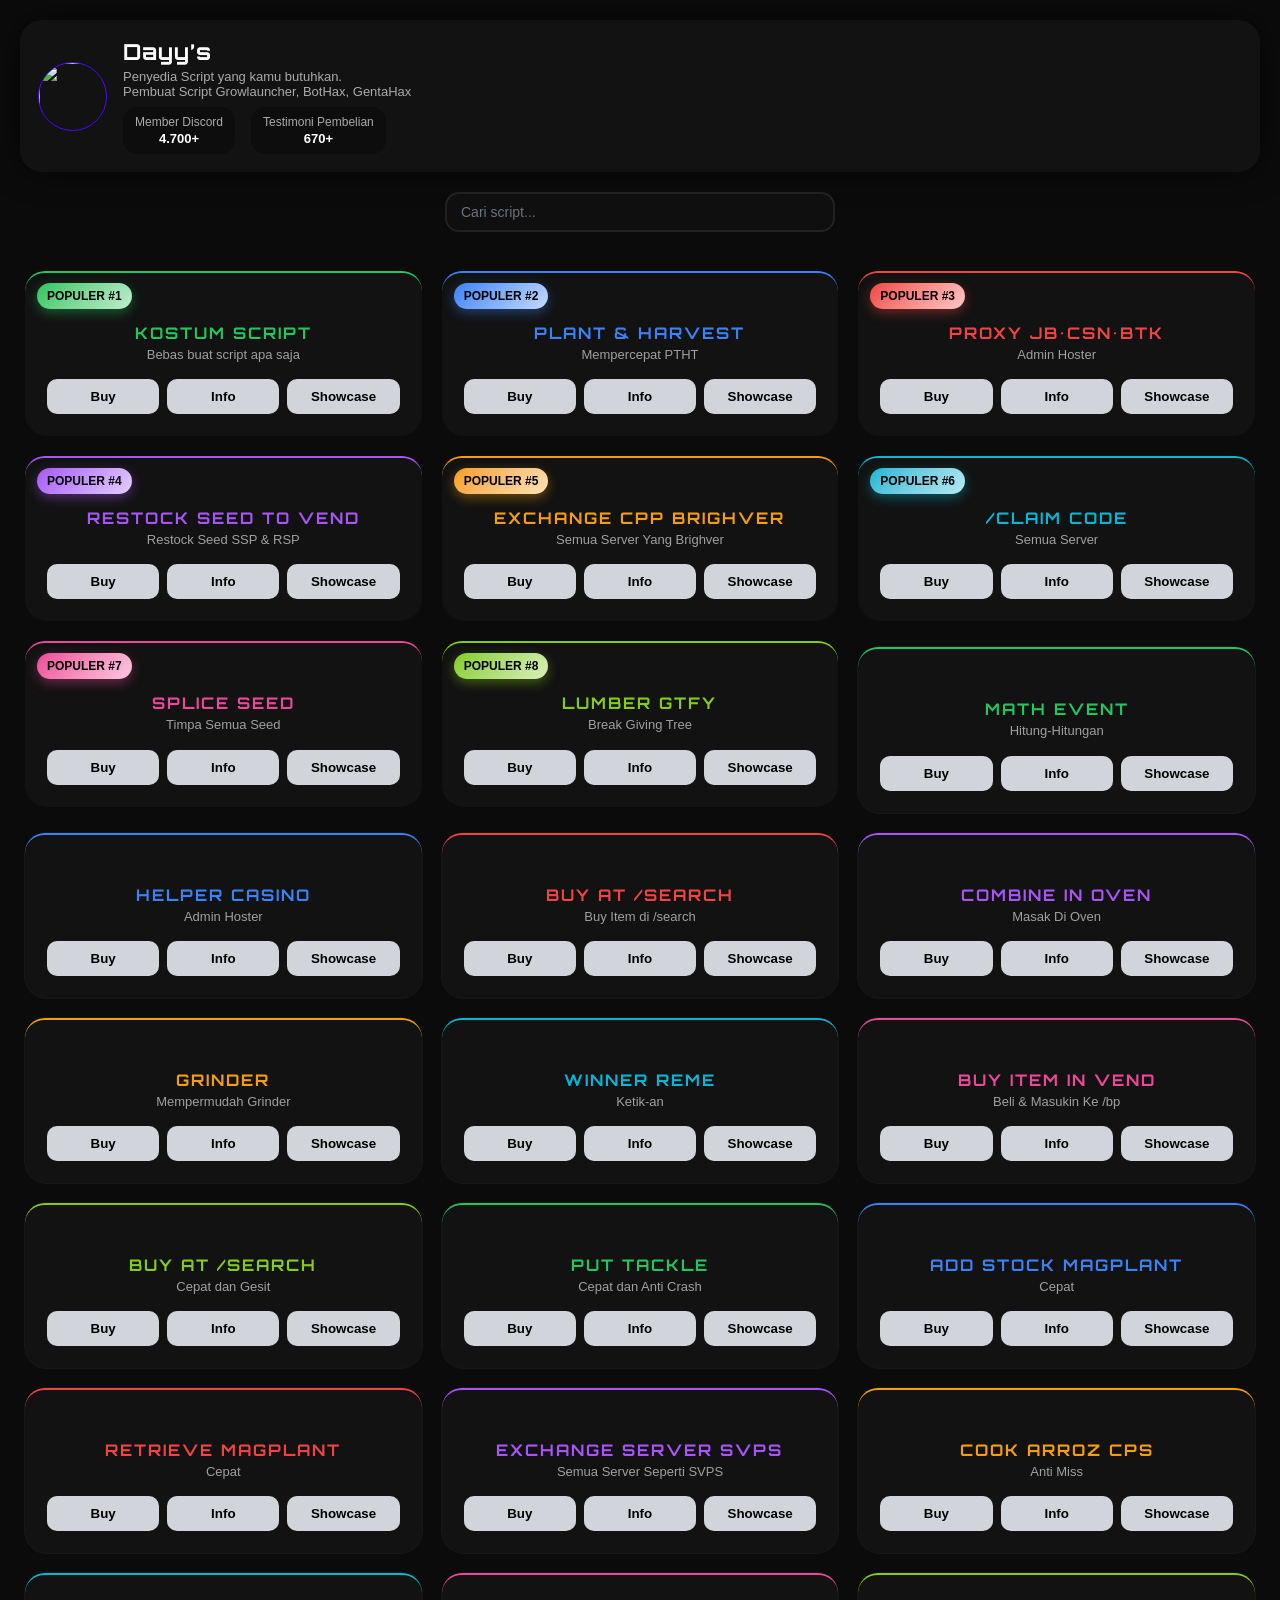
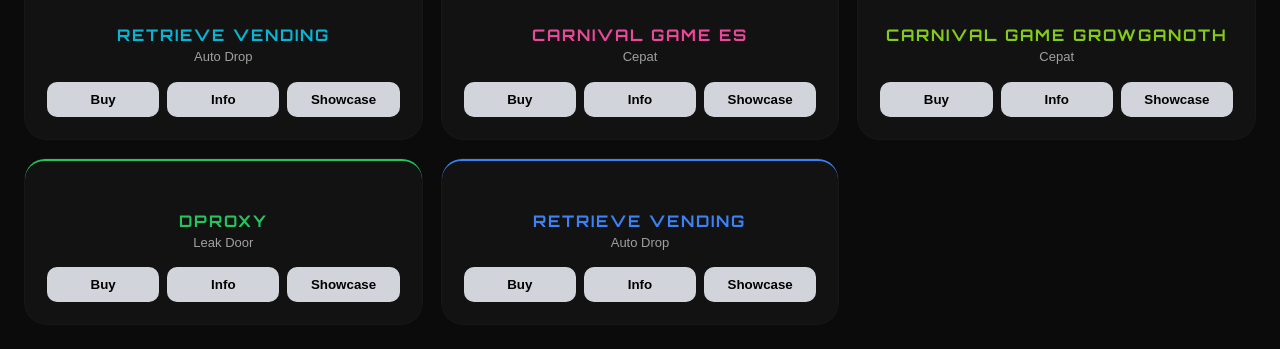
==== index.html @ f245ad35 "Add files via upload" ====
<!DOCTYPE html>
<html lang="id">
<head>
    <meta charset="UTF-8">
    <meta name="viewport" content="width=device-width, initial-scale=1.0">
    <title>Script Store</title>

    <link href="https://fonts.googleapis.com/css2?family=Orbitron:wght@500;700&display=swap" rel="stylesheet">

    <link rel="stylesheet" href="style.css">
</head>
<body>

<!-- PROFILE SETTINGGGGGG -->
<div class="profile-card">
    <img src="https://cdn.discordapp.com/attachments/988915808723947600/1466125564334047395/file_00000000956071fdb02a687204da3407.png?ex=697b9b55&is=697a49d5&hm=80a0477bcfa7f17595d105ff6fff10ffc2b9fbb2de59947dc38439ee3cc1db4f&" class="profile-avatar">

    <div class="profile-info">
        <h2>Dayy’s</h2>

        <p class="skills">
            Penyedia Script yang kamu butuhkan.<br>
            Pembuat Script Growlauncher, BotHax, GentaHax
        </p>

        <div class="profile-stats">
            <div class="stat">
                Member Discord
                <span>4.700+</span>
            </div>

            <div class="stat">
                Testimoni Pembelian
                <span>670+</span>
            </div>
        </div>
    </div>
</div>

<div class="search-box">
    <input 
        type="text" 
        id="searchInput" 
        placeholder="Cari script..."
        oninput="filterScripts()"
    >
</div>

<div class="container" id="productList">
</div>

<script src="script.js"></script>
</body>
</html>
---- style.css ----
* {
    margin: 0;
    padding: 0;
    box-sizing: border-box;
    font-family: 'Segoe UI', sans-serif;
}

body {
    background: #0b0b0b;
    color: #fff;
    min-height: 100vh;
}

/* Untuk Deskripsi */
.product-desc {
    margin-top: 3px;           
    font-size: 13px;          
    font-weight: 400;

    color: rgba(255, 255, 255, 0.6);

    line-height: 1.4;
}

.container {
    display: grid;
    grid-template-columns: repeat(auto-fit, minmax(320px, 1fr));
    gap: 20px;
    padding: 25px;
}

.card {
    position: relative;
    background: #121212;
    border-radius: 20px;
    padding: 22px;
    box-shadow: 0 0 0 1px rgba(255,255,255,0.05);
}

.card::before {
    content: "";
    position: absolute;
    inset: 0;
    border-radius: 20px;
    border-top: 2px solid var(--accent);
    pointer-events: none;
}

.badge {
    position: absolute;
    top: 12px;
    left: 12px;
    background: var(--accent);
    color: #000;
    font-size: 12px;
    font-weight: 700;
    padding: 6px 10px;
    border-radius: 999px;
    box-shadow: 0 4px 12px color-mix(in srgb, var(--accent) 40%, transparent);
}

.product-title {
    font-family: 'Orbitron', sans-serif;
    font-weight: 700;
    letter-spacing: 2px;
    text-transform: uppercase;
    color: var(--accent);
}

.product-title {
    margin-top: 30px; /* Jarak Titile produk ke Populer */
}

.product {
    margin-top: 10px;
}

.product {
    text-align: center;
    margin-top: 10px;
}

.buttons {
    display: flex;
    gap: 8px;
    margin-top: 15px;
}

button {
    flex: 1;
    padding: 10px;
    border-radius: 10px;
    border: none;
    cursor: pointer;
    font-weight: bold;
    transition: 0.25s;
}
/* Card biasa*/
.card {
    position: relative;
    background: #121212;
    border-radius: 20px;
    padding: 22px;
    box-shadow: 0 0 0 1px rgba(255,255,255,0.05);
    transition: all 0.3s ease;
}

.profile-card {
    display: flex;
    gap: 16px;
    align-items: center;
    background: #121212;
    padding: 18px;
    margin: 20px;
    border-radius: 22px;
    box-shadow: 0 0 30px rgba(0,0,0,0.6);
}

.profile-avatar {
    width: 69px;
    height: 69px;
    border-radius: 50%;
    object-fit: cover;
    
}

@keyframes purpleGlow {
    0% {
        box-shadow:
            0 0 6px rgba(70, 10, 255, 0.5),
            0 0 18px rgba(90, 120, 255, 0.3);
    }
    50% {
        box-shadow:
            0 0 8px rgba(60, 10, 255, 0.9),
            0 0 22px rgba(90, 120, 255, 0.7);
    }
    100% {
        box-shadow:
            0 0 8px rgba(90, 120, 255, 0.5),
            0 0 18px rgba(90, 10, 255, 0.3);
    }
}

.profile-avatar {
    border: 1px solid rgb(70, 10, 255);
    animation: purpleGlow 3s ease-in-out infinite;
}

.skills {
    font-size: 13px;
    color: #aaa;
    margin: 4px 0 8px;
}

.profile-stats {
    display: flex;
    gap: 16px;
}

.profile-info h2 {
    font-family: 'Orbitron', sans-serif;
    font-size: 22px;
    font-weight: 700;
    letter-spacing: 1px
}

.stat {
    background: #0d0d0d;
    padding: 8px 12px;
    border-radius: 14px;
    font-size: 12px;
    color: #aaa;
    text-align: center;
}

.stat span {
    display: block;
    font-size: 13px;
    font-weight: 700;
    color: #fff;
    margin-top: 2px;
}

/* CARD UNTUK POPULER */
.popular-card {
    box-shadow: none;      
    transform: translateY(-6px); 
}

.popular-card:hover {
    transform: translateY(-10px) scale(1.01);
    box-shadow:
        0 0 0 1px var(--accent),
        0 18px 45px color-mix(in srgb, var(--accent) 45%, transparent);
}

.popular-card .badge {
    background: linear-gradient(
        135deg,
        var(--accent),
        color-mix(in srgb, var(--accent) 30%, white)
    );
    color: #000;
    font-weight: 800;
}

.popular-card .product-title {
    text-shadow: none;
}

.card {
        border-radius: 22px;
    }
}

@keyframes pulseGlow {
    0%   { box-shadow: 0 0 15px color-mix(in srgb, var(--accent) 20%, transparent); }
    50%  { box-shadow: 0 0 30px color-mix(in srgb, var(--accent) 40%, transparent); }
    100% { box-shadow: 0 0 15px color-mix(in srgb, var(--accent) 20%, transparent); }
}

.popular-card {
    animation: none;
}

.search-box {
    max-width: 410px;
    margin: 10px auto 20px;
    padding: 0 10px;
}

.search-box input {
    width: 100%;
    padding: 12px 16px;
    border-radius: 14px;
    border: none;
    outline: none;

    background: #0f0f0f;
    color: #e5e7eb;
    font-size: 14px;

    box-shadow: inset 0 0 0 2px rgba(255,255,255,0.08);
}

.search-box input::placeholder {
    color: #6b7280;
}

.buy { background: #d1d5db;color: #000; }
.buy:hover { background: #16a34a; }

.info { background: #d1d5db; color: #000; }
.info:hover { background: #2563eb; }

.showcase { background: #d1d5db; color: #000; }
.showcase:hover { background: #dc2626; }

.description {
    display: none;
    margin-top: 15px;
    background: #0f0f0f;
    padding: 12px;
    border-radius: 10px;
    font-size: 13px;
}
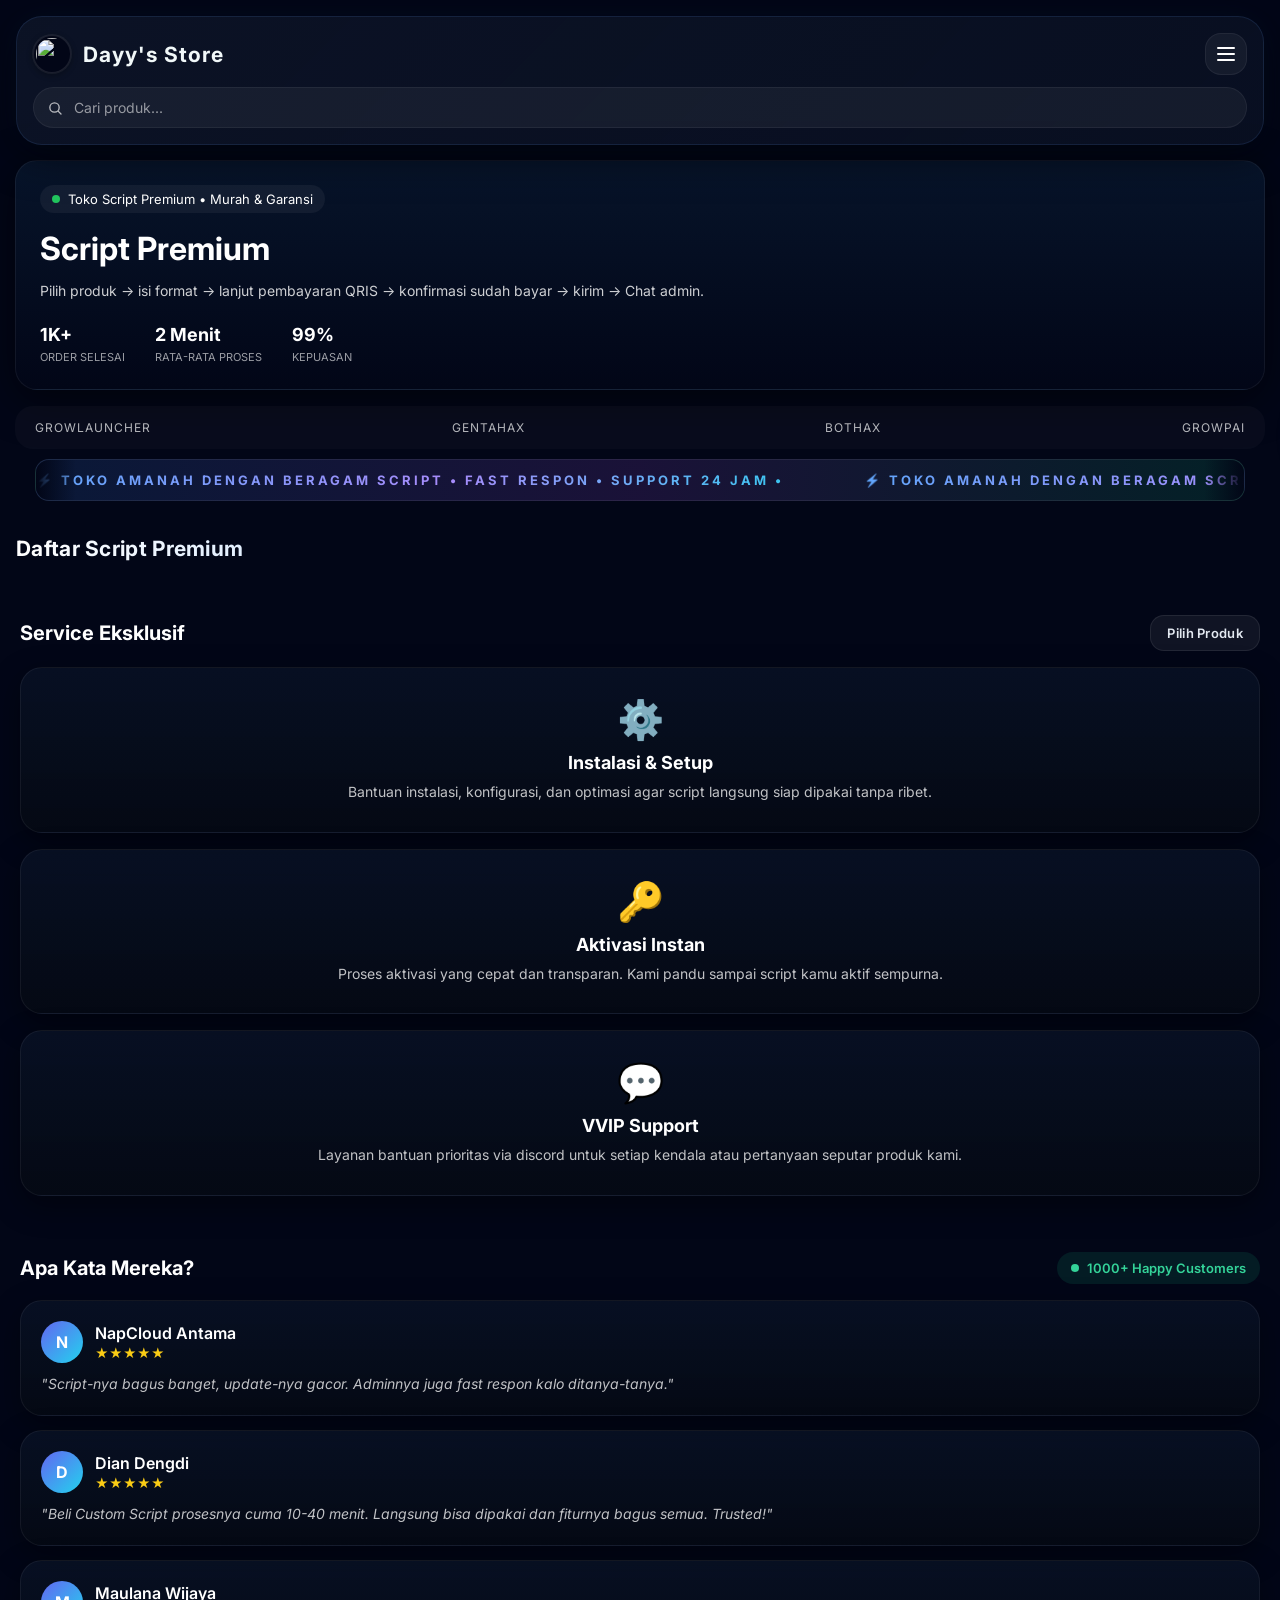
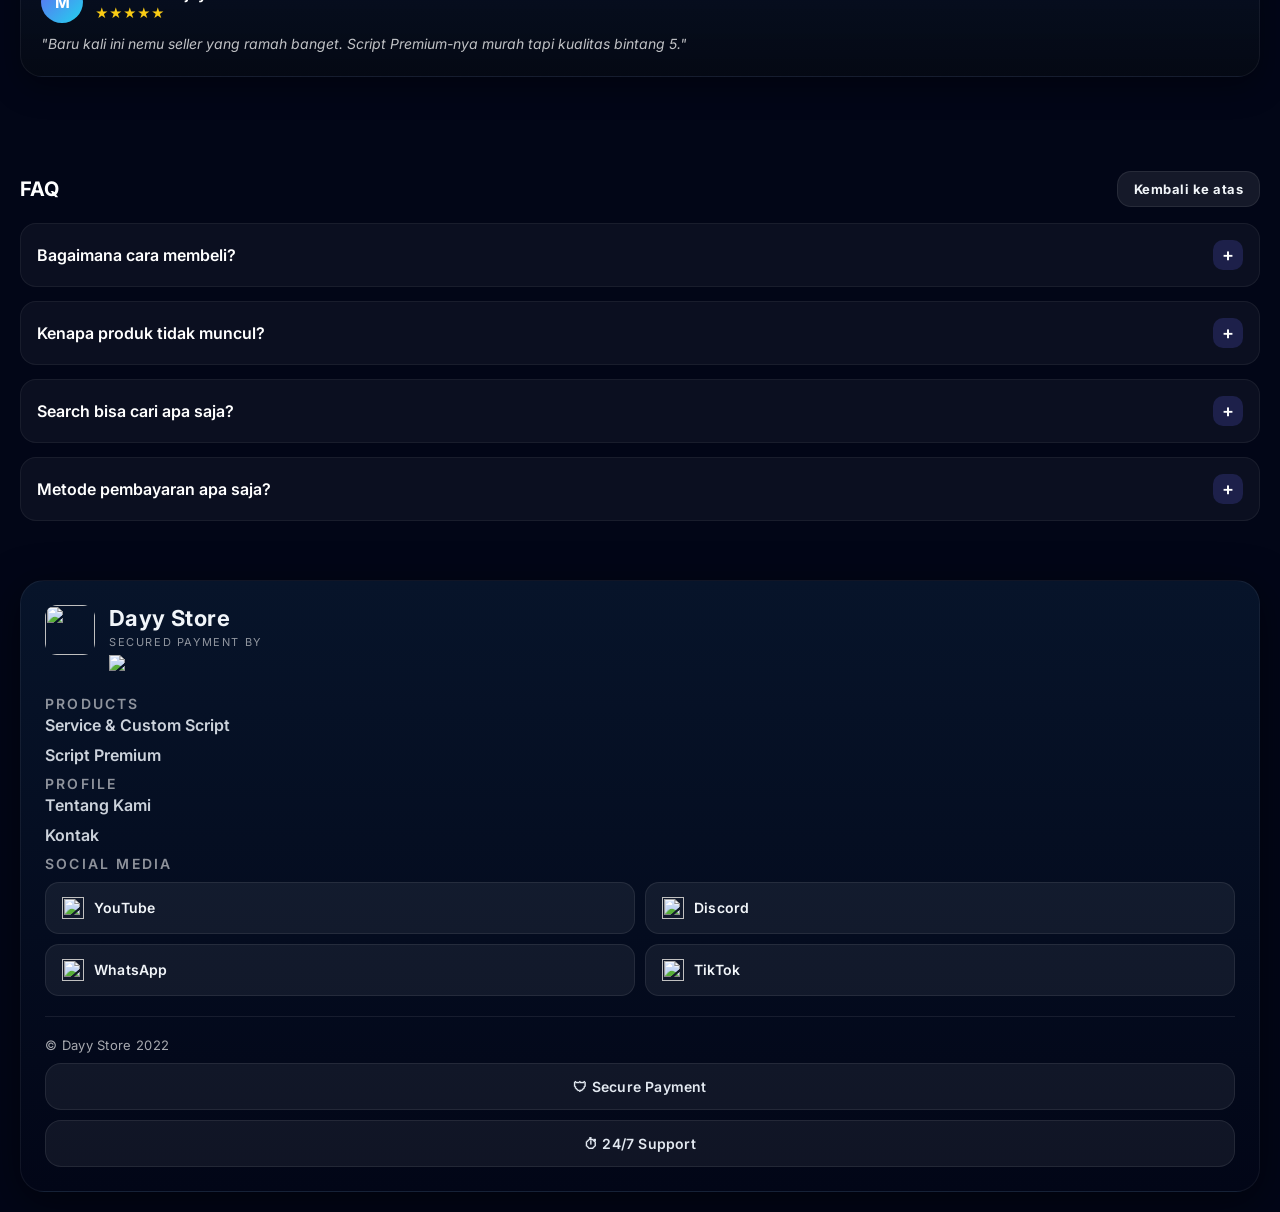
==== commit afc64cb0: "Add files via upload" ====
--- a/index.html
+++ b/index.html
@@ -1,54 +1,757 @@
 <!DOCTYPE html>
 <html lang="id">
 <head>
-    <meta charset="UTF-8">
-    <meta name="viewport" content="width=device-width, initial-scale=1.0">
-    <title>Script Store</title>
-
-    <link href="https://fonts.googleapis.com/css2?family=Orbitron:wght@500;700&display=swap" rel="stylesheet">
-
-    <link rel="stylesheet" href="style.css">
+<meta charset="UTF-8">
+<meta name="viewport" content="width=device-width, initial-scale=1.0">
+<title>Dayy Store</title>
+
+<link rel="stylesheet" href="main.css">
+
+<link href="https://fonts.googleapis.com/css2?family=Inter:wght@400;500;600;700&display=swap" rel="stylesheet">
+<link href="https://fonts.googleapis.com/css2?family=Poppins:wght@400;600;700&display=swap" rel="stylesheet">
 </head>
+
 <body>
 
-<!-- PROFILE SETTINGGGGGG -->
-<div class="profile-card">
-    <img src="https://cdn.discordapp.com/attachments/988915808723947600/1466125564334047395/file_00000000956071fdb02a687204da3407.png?ex=697b9b55&is=697a49d5&hm=80a0477bcfa7f17595d105ff6fff10ffc2b9fbb2de59947dc38439ee3cc1db4f&" class="profile-avatar">
-
-    <div class="profile-info">
-        <h2>Dayy’s</h2>
-
-        <p class="skills">
-            Penyedia Script yang kamu butuhkan.<br>
-            Pembuat Script Growlauncher, BotHax, GentaHax
-        </p>
-
-        <div class="profile-stats">
-            <div class="stat">
-                Member Discord
-                <span>4.700+</span>
-            </div>
-
-            <div class="stat">
-                Testimoni Pembelian
-                <span>670+</span>
-            </div>
-        </div>
-    </div>
-</div>
+<!-- ================= SIDEBAR ================= -->
+
+<div class="sidebar">
+
+<div class="sidebar-header">
+<span>Menu</span>
+<button class="sidebar-close" onclick="closeSidebar()">✕</button>
+</div>
+
+<div class="sidebar-menu">
+
+<div class="sidebar-item" onclick="scrollToSection('beranda')">
+Beranda
+<span class="sidebar-arrow">›</span>
+</div>
+
+<div class="sidebar-item" onclick="scrollToSection('produk')">
+Produk
+<span class="sidebar-arrow">›</span>
+</div>
+
+<div class="sidebar-item" onclick="scrollToSection('service')">
+Service
+<span class="sidebar-arrow">›</span>
+</div>
+
+<div class="sidebar-item" onclick="scrollToSection('faq')">
+FAQ
+<span class="sidebar-arrow">›</span>
+</div>
+
+</div>
+
+<button class="sidebar-btn" onclick="openLogin()">
+Login
+</button>
+
+</div>
+
+
+<!-- ================= OVERLAY ================= -->
+
+<div id="sidebarOverlay" class="sidebar-overlay" onclick="closeSidebar()"></div>
+
+
+<!-- ================= BERANDA / HERO ================= -->
+
+<div id="beranda">
+
+<!-- ================= TOPBAR ================= -->
+
+<div class="topbar-wrapper">
+
+<div class="topbar">
+
+<div class="topbar-inner">
+
+<div class="logo-area">
+<img class="logo-img" src="asset/logo.png">
+<span class="logo-text">Dayy's Store</span>
+</div>
+
+<div class="menu-btn" onclick="openSidebar()">
+<div class="menu-line"></div>
+<div class="menu-line"></div>
+<div class="menu-line"></div>
+</div>
+
+</div>
+
 
 <div class="search-box">
-    <input 
-        type="text" 
-        id="searchInput" 
-        placeholder="Cari script..."
-        oninput="filterScripts()"
-    >
-</div>
-
-<div class="container" id="productList">
-</div>
-
-<script src="script.js"></script>
+
+<svg class="search-icon"
+xmlns="http://www.w3.org/2000/svg"
+fill="none"
+viewBox="0 0 24 24"
+stroke="white">
+<path stroke-linecap="round"
+stroke-linejoin="round"
+stroke-width="2"
+d="M21 21l-4.35-4.35m1.6-5.4a7 7 0 11-14 0 7 7 0 0114 0z"/>
+</svg>
+
+<input
+type="text"
+class="search-input"
+placeholder="Cari produk..."
+id="searchInput">
+
+<button id="clearSearch" class="search-clear">
+✕
+</button>
+
+</div>
+
+</div>
+
+</div>
+
+</div>
+
+<!-- ================= HERO BERANDA ================= -->
+
+<section class="hero" id="heroSection">
+
+<div class="hero-card">
+
+<div class="hero-badge">
+<span class="dot"></span>
+ Toko Script Premium • Murah & Garansi
+</div>
+
+<h1 class="hero-title">
+Script Premium
+</h1>
+
+<p class="hero-desc">
+Pilih produk → isi format → lanjut pembayaran QRIS
+→ konfirmasi sudah bayar → kirim → Chat admin.
+</p>
+
+<div class="hero-stats">
+
+<div>
+<h3>1K+</h3>
+<span>ORDER SELESAI</span>
+</div>
+
+<div>
+<h3>2 Menit</h3>
+<span>RATA-RATA PROSES</span>
+</div>
+
+<div>
+<h3>99%</h3>
+<span>KEPUASAN</span>
+</div>
+
+</div>
+
+</div>
+
+
+<div class="hero-apps">
+
+<span>GROWLAUNCHER</span>
+<span>GENTAHAX</span>
+<span>BOTHAX</span>
+<span>GROWPAI</span>
+
+</div>
+
+<div class="running-text">
+
+<div class="running-track">
+
+<span>
+⚡ TOKO AMANAH DENGAN BERAGAM SCRIPT • FAST RESPON • SUPPORT 24 JAM •
+</span>
+<span>
+⚡ TOKO AMANAH DENGAN BERAGAM SCRIPT • FAST RESPON • SUPPORT 24 JAM •
+</span>
+<span>
+⚡ TOKO AMANAH DENGAN BERAGAM SCRIPT • FAST RESPON • SUPPORT 24 JAM •
+</span>
+<span>
+⚡ TOKO AMANAH DENGAN BERAGAM SCRIPT • FAST RESPON • SUPPORT 24 JAM •
+</span>
+<span>
+⚡ TOKO AMANAH DENGAN BERAGAM SCRIPT • FAST RESPON • SUPPORT 24 JAM •
+</span>
+</div>
+</div>
+
+</div>
+
+</section>
+<!-- ================= PRODUK ================= -->
+
+<main class="container" id="produk">
+
+<h2 class="section-title">
+Daftar Script Premium
+</h2>
+
+<div id="productList" class="product-grid"></div>
+
+</main>
+
+<!-- =========== SERVICE ========== -->
+<section id="service" class="service">
+
+<div class="service-header">
+<h2>Service Eksklusif</h2>
+<a onclick="scrollToTop()"class="service-btn">Pilih Produk</a>
+</div>
+
+<div class="service-card">
+
+<div class="service-icon">⚙️</div>
+
+<h3>Instalasi & Setup</h3>
+
+<p>
+Bantuan instalasi, konfigurasi, dan optimasi agar script
+langsung siap dipakai tanpa ribet.
+</p>
+
+</div>
+
+
+<div class="service-card">
+
+<div class="service-icon">🔑</div>
+
+<h3>Aktivasi Instan</h3>
+
+<p>
+Proses aktivasi yang cepat dan transparan.
+Kami pandu sampai script kamu aktif sempurna.
+</p>
+
+</div>
+
+
+<div class="service-card">
+
+<div class="service-icon">💬</div>
+
+<h3>VVIP Support</h3>
+
+<p>
+Layanan bantuan prioritas via discord untuk setiap kendala
+atau pertanyaan seputar produk kami.
+</p>
+
+</div>
+
+</section>
+
+<section class="testimonial" id="testiSection">
+
+<div class="testi-header">
+
+<h2>Apa Kata Mereka?</h2>
+
+<div class="testi-badge">
+<span class="dot"></span>
+1000+ Happy Customers
+</div>
+
+</div>
+
+
+<!-- CARD 1 -->
+<div class="testi-card">
+
+<div class="testi-user">
+
+<div class="avatar">N</div>
+
+<div class="testi-info">
+<div class="name">NapCloud Antama</div>
+<div class="stars">★★★★★</div>
+</div>
+
+</div>
+
+<p class="testi-text">
+"Script-nya bagus banget, update-nya gacor. Adminnya juga fast respon kalo ditanya-tanya."
+</p>
+
+</div>
+
+
+<!-- CARD 2 -->
+<div class="testi-card">
+
+<div class="testi-user">
+
+<div class="avatar">D</div>
+
+<div class="testi-info">
+<div class="name">Dian Dengdi</div>
+<div class="stars">★★★★★</div>
+</div>
+
+</div>
+
+<p class="testi-text">
+"Beli Custom Script prosesnya cuma 10-40 menit. Langsung bisa dipakai dan fiturnya bagus semua. Trusted!"
+</p>
+
+</div>
+
+
+<!-- CARD 3 -->
+<div class="testi-card">
+
+<div class="testi-user">
+
+<div class="avatar">M</div>
+
+<div class="testi-info">
+<div class="name">Maulana Wijaya</div>
+<div class="stars">★★★★★</div>
+</div>
+
+</div>
+
+<p class="testi-text">
+"Baru kali ini nemu seller yang ramah banget. Script Premium-nya murah tapi kualitas bintang 5."
+</p>
+
+</div>
+
+</section>
+
+<!--==============÷÷ FAQ ============== -->
+<section id="faq" class="faq-section">
+
+<div class="faq-header">
+
+<h2>FAQ</h2>
+
+<button onclick="scrollToTop()" class="faq-top">
+Kembali ke atas
+</button>
+
+</div>
+
+<div class="faq-item">
+
+<div class="faq-question" onclick="toggleFaq(this)">
+<span>Bagaimana cara membeli?</span>
+<div class="faq-icon">+</div>
+</div>
+
+<div class="faq-answer">
+Pilih produk → klik Beli Sekarang → isi format → lanjut pembayaran QRIS → pilih status bayar → kirim → Chat admin.
+</div>
+
+</div>
+
+
+<div class="faq-item">
+
+<div class="faq-question" onclick="toggleFaq(this)">
+<span>Kenapa produk tidak muncul?</span>
+<div class="faq-icon">+</div>
+</div>
+
+<div class="faq-answer">
+Pastikan koneksi internet stabil dan refresh halaman.
+</div>
+
+</div>
+
+
+<div class="faq-item">
+
+<div class="faq-question" onclick="toggleFaq(this)">
+<span>Search bisa cari apa saja?</span>
+<div class="faq-icon">+</div>
+</div>
+
+<div class="faq-answer">
+Search bisa mencari nama produk atau kata dari deskripsi.
+</div>
+
+</div>
+
+
+<div class="faq-item">
+
+<div class="faq-question" onclick="toggleFaq(this)">
+<span>Metode pembayaran apa saja?</span>
+<div class="faq-icon">+</div>
+</div>
+
+<div class="faq-answer">
+Pembayaran hanya melalui QRIS
+</div>
+
+</div>
+
+</section>
+
+<!-- ================= DETAIL MODAL ================= -->
+
+<!-- ================= DETAIL MODAL ================= -->
+
+<div id="productModal" class="modal">
+
+<div class="modal-box detail-box">
+
+<div class="modal-header">
+Detail Produk
+</div>
+
+<div id="modalContent">
+
+<!-- FIREBASE AKAN ISI DISINI -->
+
+</div>
+
+</div>
+
+</div>
+
+<!-- ============== BAGIAN FAQ ==========-->
+<footer class="footer">
+
+<div class="footer-card">
+
+<!-- HEADER -->
+<div class="footer-header">
+
+<img src="asset/logo.png" class="footer-logo">
+
+<div>
+<div class="footer-title">Dayy Store</div>
+<div class="footer-secure">SECURED PAYMENT BY</div>
+
+<img src="https://blogger.googleusercontent.com/img/b/R29vZ2xl/AVvXsEjDG3AVFbVcxIyUxM2H-xr3JGNjcoj22xVwdI1gwLAFakZIB57H2IXxxWzYiDaEBH_2wBdjN80QZguHB_cClNf5t2PflfX0ju49xoVT3s0xbMFvxLdUcSvIZyfI4AZUbi9kQP-E8QT7E8AL/w1200-h630-p-k-no-nu/QRIS_logo.png" class="footer-payment">
+</div>
+
+</div>
+
+
+<!-- PRODUCTS -->
+
+<div class="footer-section">
+
+<div class="footer-label">PRODUCTS</div>
+
+<div class="footer-link">Service & Custom Script</div>
+<div class="footer-link">Script Premium</div>
+
+</div>
+
+
+<!-- PROFILE -->
+
+<div class="footer-section">
+
+<div class="footer-label">PROFILE</div>
+
+<div class="footer-link">Tentang Kami</div>
+<div class="footer-link">Kontak</div>
+
+</div>
+
+
+<!-- SOCIAL -->
+
+<div class="footer-section">
+
+<div class="footer-label">SOCIAL MEDIA</div>
+
+<div class="footer-social">
+
+<a href="https://youtube.com/@dayygt?si=I5KpFXuniDk2WUHR" class="footer-btn">
+<img src="https://cdn-icons-png.flaticon.com/512/1384/1384060.png">
+YouTube
+</a>
+
+<a href="https://discord.gg/UpPJdb74vV" class="footer-btn">
+<img src="https://cdn-icons-png.flaticon.com/512/2111/2111370.png">
+Discord
+</a>
+
+<a href="https://wa.me/+6282160324941" class="footer-btn">
+<img src="https://cdn-icons-png.flaticon.com/512/733/733585.png">
+WhatsApp
+</a>
+
+<a href="#" class="footer-btn">
+<img src="https://cdn-icons-png.flaticon.com/512/3046/3046121.png">
+TikTok
+</a>
+
+</div>
+
+</div>
+
+
+<hr class="footer-line">
+
+
+<!-- COPYRIGHT -->
+
+<div class="footer-copy">
+
+© Dayy Store 2022<span id="year"></span>
+
+</div>
+
+
+<!-- BADGES -->
+
+<div class="footer-badges">
+
+<div class="footer-badge">
+🛡 Secure Payment
+</div>
+
+<div class="footer-badge">
+⏱ 24/7 Support
+</div>
+
+</div>
+
+</div>
+
+</footer>
+
+<!-- ================= FORM PEMBELIAN ================= -->
+
+<div id="buyModal" class="modal">
+
+<div class="modal-box">
+
+<div class="modal-header">
+Format Pembelian
+</div>
+
+
+<div class="form-group">
+
+<label>Nama Produk</label>
+
+<input id="formProduk" type="text" readonly>
+
+</div>
+
+
+<div class="form-group">
+
+<label>Nama Discord / Nomor WhatsApp *</label>
+
+<input id="formKontak" type="text">
+
+<small class="form-error" id="errorKontak"></small>
+
+</div>
+
+
+<div class="form-group">
+
+<label>Tanggal Order *</label>
+
+<input id="formTanggal" type="date">
+
+<small class="form-error" id="errorTanggal"></small>
+
+</div>
+
+
+<div class="form-group">
+
+<label>Keterangan *</label>
+
+<textarea id="formKet"></textarea>
+
+<small class="form-error" id="errorKet"></small>
+
+</div>
+
+
+<div class="form-actions">
+
+<button class="btn-close" onclick="closeBuy()">
+Batal
+</button>
+
+<button class="btn-buy" onclick="submitOrder()">
+Lanjut Pembayaran
+</button>
+
+</div>
+
+</div>
+
+</div>
+
+
+
+<!-- ================= QRIS PAYMENT ================= -->
+
+<div id="qrisModal" class="modal">
+
+<div class="modal-box">
+
+<div class="modal-scroll">
+
+<div class="modal-header">
+Pembayaran QRIS
+<button class="close-btn" onclick="closeQris()">✕</button>
+</div>
+
+
+<div class="qris-content">
+
+<p class="qris-text">
+Silakan bayar sesuai nominal berikut
+</p>
+
+<div id="qrisHarga" class="qris-price">
+Rp 0
+</div>
+
+
+<div class="qris-note">
+
+<strong>⚠ QRIS NOTE</strong>
+
+<ul>
+<li>Tanyakan stok ke admin sebelum melakukan pembayaran.</li>
+<li>Jika stok tersedia, lakukan pembayaran QRIS.</li>
+<li>Setelah transfer klik tombol Kirim.</li>
+</ul>
+
+</div>
+
+
+<div class="qris-image">
+
+<img
+src="asset/qris.png"
+class="qris-img">
+
+</div>
+
+
+<p class="qris-step">
+Scan QRIS → lakukan pembayaran → klik “Kirim”
+</p>
+
+
+<div class="qris-actions">
+
+<button class="btn-secondary" onclick="openQrisImage()">
+Buka QRIS
+</button>
+
+<a
+href="https://wa.me/62xxxxxxxx"
+target="_blank"
+class="btn-secondary">
+Tanya stok
+</a>
+
+</div>
+
+
+<div class="qris-confirm">
+
+<div class="confirm-title">
+Apakah sudah bayar? *
+</div>
+
+<div class="radio-group">
+
+<label class="radio-box">
+<input type="radio" name="bayar" value="sudah" onchange="setBayarStatus('sudah')">
+Sudah
+</label>
+
+<label class="radio-box">
+<input type="radio" name="bayar" value="belum" onchange="setBayarStatus('belum')" checked>
+Belum
+</label>
+
+</div>
+
+</div>
+
+<div id="paymentSuccess" class="payment-success" style="display:none">
+✔ Pembayaran berhasil dikirim<br>
+Lanjut discord dan chat Admin!
+</div>
+
+<div class="form-actions">
+
+<button class="btn-close" onclick="closeQris()">
+Kembali
+</button>
+
+<button
+id="btnKirim"
+class="btn-buy disabled"
+onclick="kirimOrder()"
+disabled>
+Kirim
+</button>
+
+</div>
+
+</div>
+
+</div>
+
+</div>
+
+</div>
+
+
+
+<!-- ================= QRIS ZOOM ================= -->
+
+<div id="qrisZoom" class="modal">
+
+<div class="modal-box qris-zoom-box">
+
+<img src="asset/qris.png" class="qris-full">
+
+</div>
+
+</div>
+
+<div id="toastBox" class="toast-box">
+<span id="toastText"></span>
+</div>
+
+
+<!-- ================= FIREBASE ================= -->
+
+<script src="https://www.gstatic.com/firebasejs/10.7.1/firebase-app-compat.js"></script>
+<script src="https://www.gstatic.com/firebasejs/10.7.1/firebase-auth-compat.js"></script>
+<script src="https://www.gstatic.com/firebasejs/10.7.1/firebase-firestore-compat.js"></script>
+<script src="https://www.gstatic.com/firebasejs/10.7.1/firebase-app-check-compat.js"></script>
+
+<!-- ================= SCRIPT ================= -->
+
+<script src="firebase.js"></script>
+<script src="products.js"></script>
+<script src="ui.js"></script>
+
 </body>
 </html>
--- a/main.css
+++ b/main.css
@@ -0,0 +1,2089 @@
+/* ================= GLOBAL ================= */
+*{
+    margin:0;
+    padding:0;
+    box-sizing:border-box;
+    font-family:'Inter',sans-serif;
+}
+
+body{
+background:#020617;
+color:#fff;
+font-family:'Inter',sans-serif;
+}
+
+
+/* ================= NAVBAR ================= */
+.navbar{
+    display:flex;
+    justify-content:space-between;
+    align-items:center;
+    padding:14px 18px;
+    background:#020617;
+    border-bottom:1px solid rgba(255,255,255,0.05);
+}
+
+.logo{
+    font-size:17px;
+    font-weight:600;
+}
+
+.search{
+    padding:8px 12px;
+    border-radius:10px;
+    border:none;
+    background:#0f172a;
+    color:white;
+}
+
+/* ================= CONTAINER ================= */
+.container{
+    padding:16px;
+    padding-top:10px;
+}
+
+.section-title{
+font-size:21px;
+font-weight:700;
+letter-spacing:0.3px;
+margin-bottom:18px;
+
+background:linear-gradient(90deg,#ffffff,#60a5fa);
+-webkit-background-clip:text;
+-webkit-text-fill-color:transparent;
+}
+
+/* ================= GRID ================= */
+.product-grid{
+  display:grid;
+  grid-template-columns:repeat(auto-fit,minmax(160px,1fr));
+  gap:10px;
+}
+
+/* ================= CARD ================= */
+.product-card{
+    position:relative;
+    background:#0f172a;
+    border-radius:14px;
+    overflow:hidden;
+    border:1px solid rgba(255,255,255,0.05);
+    transition:border .2s ease, box-shadow .2s ease;
+}
+
+/*====== EFEK GARIS ======== */
+.product-card.active{
+    border:1px solid rgba(96,165,250,0.8);
+    box-shadow:0 0 0 1px rgba(96,165,250,0.4);
+}
+
+/* ================= WATER EFFECT ================= */
+.product-card::after{
+    content:"";
+    position:absolute;
+    inset:0;
+    border-radius:14px;
+    pointer-events:none;
+    
+    background:
+    linear-gradient(
+    120deg,
+    rgba(96,165,250,0.05) 0%,
+    rgba(96,165,250,0.15) 20%,
+    rgba(96,165,250,0.35) 40%,
+    rgba(96,165,250,0.15) 60%,
+    rgba(96,165,250,0.05) 80%
+    );
+    background-size:300% 300%;
+    opacity:0;
+}
+
+/* ================= ACTIVE WATER ================= */
+.product-card.active::after{
+    opacity:1;
+    animation:waterMove 4s linear infinite;
+}
+
+.product-card.active{
+    border:1px solid rgba(96,165,250,0.8);
+    box-shadow:
+    0 0 12px rgba(96,165,250,0.25),
+    0 0 25px rgba(96,165,250,0.15);
+}
+
+/* ================= WATER ANIMATION ================= */
+@keyframes waterMove{
+    0%{
+    background-position:0% 50%;
+    }
+    50%{
+    background-position:100% 50%;
+    }
+    100%{
+    background-position:0% 50%;
+    }
+}
+
+/* ================= IMAGE ================= */
+.product-image{
+    height:120px;
+    overflow:hidden;
+    border-bottom:1px solid rgba(255,255,255,0.05);
+}
+
+.product-image img{
+    width:100%;
+    height:100%;
+    object-fit:cover;
+    display:block;
+}
+
+/* ================= BADGE ================= */
+.badge-ready{
+    position:absolute;
+    top:8px;
+    right:8px;
+    background:#22c55e;
+    padding:3px 8px;
+    font-size:11px;
+    font-weight:600;
+    border-radius:8px;
+}
+
+.discount{
+    position:absolute;
+    top:8px;
+    left:8px;
+    background:#ef4444;
+    padding:3px 8px;
+    font-size:11px;
+    border-radius:8px;
+}
+
+/* ================= BODY ================= */
+.product-body{
+    padding:12px;
+}
+
+.tag{
+    display:inline-block;
+    background:rgba(255,255,255,0.07);
+    padding:3px 7px;
+    font-size:10px;
+    border-radius:7px;
+    margin-bottom:6px;
+}
+
+.product-title{
+    font-size:14px;
+    font-weight:900;
+    margin-bottom:5px;
+}
+
+.product-desc{
+    font-size:12px;
+    opacity:0.75;
+    line-height:1.4;
+    height:34px;
+    overflow:hidden;
+}
+
+/* ================= PRICE ================= */
+.price-box{
+    margin-top:8px;
+    margin-bottom:8px;
+}
+
+.price-old{
+    text-decoration:line-through;
+    font-size:12px;
+    opacity:0.6;
+}
+
+.price-new{
+    font-size:15px;
+    font-weight:600;
+    color:#60a5fa;
+}
+
+/* ================= ACTION ================= */
+.product-actions{
+    display:flex;
+    justify-content:space-between;
+    align-items:center;
+    margin-bottom:8px;
+}
+
+.btn-detail{
+    background:rgba(255,255,255,0.08);
+    border:none;
+    padding:6px 10px;
+    border-radius:8px;
+    color:white;
+    font-size:12px;
+    font-weight:500;
+}
+
+.detail-price{
+font-size:18px;
+font-weight:700;
+
+color:#60a5fa;
+
+margin-bottom:16px;
+
+text-shadow:
+0 0 10px rgba(96,165,250,0.35);
+}
+
+/* ================= BUY BUTTON ================= */
+
+.btn-buy{
+    width:100%;
+    background:#2563eb;
+    border:none;
+    padding:10px;
+    border-radius:10px;
+    color:white;
+    font-weight:600;
+    font-size:13px;
+}
+
+/* ================= MODAL ================= */
+
+.modal{
+position:fixed;
+top:0;
+left:0;
+
+width:100%;
+height:100%;
+
+display:none;
+align-items:center;
+justify-content:center;
+
+background:rgba(0,0,0,0.45);
+
+backdrop-filter:blur(4px);
+z-index: 9999;
+}
+
+
+/* ================= MODAL BOX ================= */
+
+.modal-box{
+width:100%;
+max-width:420px;
+transform:translateZ(0);
+background:rgba(20,30,50,0.55);
+
+backdrop-filter:blur(6px);
+-webkit-backdrop-filter:blur(6px);
+
+border:1px solid rgba(255,255,255,0.08);
+
+border-radius:20px;
+
+padding:18px;
+
+margin:auto;
+
+box-shadow:
+0 8px 20px rgba(0,0,0,0.35);
+
+max-height:90vh;
+overflow-y:auto;
+}
+
+/* ================= COLORFUL SCROLLBAR ================= */
+
+.modal-box{
+-webkit-overflow-scrolling: touch;
+transform:translateZ(0);
+}
+
+/* Chrome / Edge / Safari */
+
+.modal-box::-webkit-scrollbar{
+width:3px;
+}
+
+.modal-box::-webkit-scrollbar-thumb{
+background:#64748b;
+border-radius:1px;
+}
+
+
+/* ======= TITLE ======== */
+.detail-title{
+font-size:22px;
+font-weight:700;
+letter-spacing:0.5px;
+margin-bottom:6px;
+
+background:linear-gradient(90deg,#60a5fa,#a78bfa);
+-webkit-background-clip:text;
+color:transparent;
+}
+
+/* ======= LIST ======= */
+
+.detail-list{
+list-style:none;
+padding:0;
+margin-top:10px;
+}
+
+.detail-list li{
+position:relative;
+padding-left:22px;
+margin-bottom:10px;
+
+font-size:14px;
+line-height:1.6;
+color:#cbd5f5;
+}
+
+.detail-list li::before{
+content:"✓";
+position:absolute;
+left:0;
+top:0;
+
+color:#22c55e;
+font-weight:700;
+}
+
+/* ===== BUTTON AREA ======= */
+.detail-actions{
+    display:flex;
+    gap:10px;
+    margin-top:20px;
+}
+
+/* ======= BUTTON ========= */
+.btn-showcase{
+flex:1;
+
+display:flex;
+align-items:center;
+justify-content:center;
+
+padding:12px;
+
+border-radius:14px;
+
+background:linear-gradient(135deg,#3b82f6,#2563eb);
+
+color:white;
+
+font-weight:600;
+
+text-decoration:none;
+}
+
+/* ======= CLOSE ========== */
+.btn-close{
+
+flex:1;
+
+padding:13px;
+
+border-radius:14px;
+
+background:rgba(255,255,255,0.05);
+
+font-weight:600;
+
+border:1px solid rgba(255,255,255,0.06);
+}
+
+.close-btn{
+width:34px;
+height:34px;
+
+border:none;
+
+border-radius:10px;
+
+background:rgba(255,255,255,0.08);
+
+color:white;
+
+font-size:18px;
+
+display:flex;
+align-items:center;
+justify-content:center;
+
+cursor:pointer;
+}
+
+/*======== BADGE DISKON ======== */
+.badge-discount{
+    position:absolute;
+    top:8px;
+    left:8px;
+    background:linear-gradient(
+    135deg,
+    #ef4784,
+    #dc2626
+    );
+    color:white;
+    padding:4px 8px;
+    font-size:11px;
+    border-radius:8px;
+    font-weight:600;
+}
+
+/* ================= TOPBAR WRAPPER ================= */
+
+.topbar-wrapper{
+      position:fixed;
+      top:16px;
+      left:0;
+      width:100%;
+      z-index:1000;
+      padding:0 16px;
+      box-sizing:border-box;
+}
+
+
+/* ================= TOPBAR ================= */
+
+.topbar{
+      width:100%;
+      background:linear-gradient(
+            135deg,
+            rgba(15,23,42,0.75),
+            rgba(15,23,42,0.55)
+      );
+      backdrop-filter:blur(1px);
+      -webkit-backdrop-filter:blur(1px);
+      border-radius:26px;
+      padding:16px;
+      border:1px solid rgba(96,165,250,0.12);
+      box-shadow:
+            0 10px 40px rgba(0,0,0,0.55),
+            0 0 30px rgba(59,130,246,0.06);
+}
+
+
+/* ================= TOPBAR INNER ================= */
+
+.topbar-inner{
+      display:flex;
+      align-items:center;
+      justify-content:space-between;
+      margin-bottom:12px;
+}
+
+
+/* ================= LOGO AREA ================= */
+
+.logo-area{
+      display:flex;
+      align-items:center;
+      gap:12px;
+}
+
+
+/* ================= LOGO IMAGE ================= */
+
+/* ================= LOGO IMAGE ================= */
+
+.logo-img{
+      width:38px;
+      height:38px;
+
+      border-radius:50%;
+
+      object-fit:cover;
+
+      border:1px solid rgba(255,255,255,.1);
+
+      padding:2px;
+
+      background:#020617;
+
+      box-shadow:
+            0 2px 6px rgba(0,0,0,0.35),
+            0 0 0 1px rgba(255,255,255,0.08);
+}
+
+
+/* ================= LOGO TEXT ================= */
+.logo-text{
+      font-size:21px;
+      font-weight:700;
+      letter-spacing: 1px;
+      color:#f1f8f9;
+}
+
+/* ================= MENU BUTTON ================= */
+.menu-btn{
+      width:42px;
+      height:42px;
+      border-radius:16px;
+      background:rgba(255,255,255,0.05);
+      display:flex;
+      flex-direction:column;
+      align-items:center;
+      justify-content:center;
+      gap:4px;
+      border:1px solid rgba(255,255,255,0.06);
+}
+
+.menu-line{
+      width:18px;
+      height:2px;
+      background:white;
+      border-radius:2px;
+}
+
+/* ================= SEARCH BOX ================= */
+.search-box{
+      width:100%;
+      position:relative;
+}
+
+/* ================= SEARCH ICON ================= */
+.search-icon{
+      position:absolute;
+      left:14px;
+      top:50%;
+      transform:translateY(-50%);
+      width:16px;
+      height:16px;
+      opacity:.7;
+}
+
+/* ================= SEARCH INPUT ================= */
+.search-input{
+      width:100%;
+      padding:11px 14px 11px 40px;
+      border-radius:22px;
+      border:none;
+      background:rgba(255,255,255,0.05);
+      color:white;
+      font-size:14px;
+      outline:none;
+      border:1px solid rgba(255,255,255,0.06);
+}
+
+.search-input::placeholder{
+      color:rgba(255,255,255,0.55);
+}
+
+.form-group{
+margin-bottom:16px;
+display:flex;
+flex-direction:column;
+gap:6px;
+}
+
+.form-group input,
+.form-group textarea{
+padding:12px 14px;
+border-radius:14px;
+border:1px solid rgba(255,255,255,0.06);
+background:rgba(255,255,255,0.04);
+color:white;
+font-size:14px;
+font-weight:500;
+outline:none;
+transition:all .2s ease;
+}
+
+.form-group input:focus,
+.form-group textarea:focus{
+border-color:#6366f1;
+box-shadow:0 0 0 2px rgba(99,102,241,0.15);
+}
+
+.form-group label{
+font-size:13px;
+font-weight:500;
+color:#cbd5f5;
+letter-spacing:0.3px;
+}
+
+.form-group input,
+.form-group textarea{
+font-size:14px;
+font-weight:500;
+}
+
+.modal-header{
+
+font-size:18px;
+font-weight:700;
+
+letter-spacing:0.3px;
+
+color:#f1f5f9;
+
+margin-bottom:16px;
+}
+
+.form-error{
+font-size:12px;
+color:#ef4444;
+margin-top:4px;
+display:none;
+}
+
+.input-error{
+border:1px solid #ef4444 !important;
+}
+
+/* ================= QRIS CONTENT ================= */
+.qris-content{
+margin-top:10px;
+text-align:center;
+}
+
+.qris-text{
+font-size:14px;
+opacity:.8;
+margin-bottom:4px;
+}
+
+.qris-price{
+font-size:26px;
+font-weight:700;
+margin-bottom:14px;
+color:#60a5fa;
+}
+
+
+/* ================= QRIS NOTE ================= */
+
+.qris-note{
+background:rgba(255,255,255,0.05);
+border-radius:12px;
+padding:12px;
+font-size:13px;
+line-height:1.6;
+margin-bottom:14px;
+text-align:left;
+}
+
+.qris-note ul{
+padding-left:16px;
+margin-top:6px;
+}
+
+
+/* ================= QRIS IMAGE ================= */
+
+.qris-image{
+text-align:center;
+margin-bottom:12px;
+}
+
+.qris-img{
+width:100%;
+max-width:260px;
+border-radius:12px;
+pointer-events:none;
+}
+
+
+/* ================= QRIS STEP TEXT ================= */
+
+.qris-step{
+font-size:13px;
+opacity:.8;
+margin-bottom:14px;
+}
+
+
+/* ================= ACTION BUTTONS ================= */
+
+.qris-actions{
+display:flex;
+gap:10px;
+margin-bottom:14px;
+}
+
+.btn-secondary{
+flex:1;
+
+display:flex;
+align-items:center;
+justify-content:center;
+
+padding:10px;
+
+border-radius:10px;
+
+background:rgba(255,255,255,0.08);
+
+color:white;
+
+text-decoration:none;
+
+font-size:13px;
+font-weight:500;
+
+text-align:center;
+}
+
+
+/* ================= RADIO STATUS ================= */
+
+.qris-confirm{
+margin-top:10px;
+margin-bottom:14px;
+}
+
+.confirm-title{
+font-size:14px;
+margin-bottom:8px;
+font-weight:500;
+}
+
+.radio-group{
+display:flex;
+gap:12px;
+margin-top:10px;
+}
+
+.radio-box{
+flex:1;
+
+display:flex;
+align-items:center;
+gap:10px;
+
+padding:14px;
+
+border-radius:14px;
+
+background:rgba(255,255,255,0.05);
+
+border:1px solid rgba(255,255,255,0.08);
+
+font-weight:500;
+
+transition:all .25s;
+}
+
+.radio-box input{
+accent-color:#6366f1;
+}
+
+.radio-box:hover{
+background:rgba(99,102,241,0.15);
+border-color:rgba(99,102,241,0.4);
+}
+
+
+/* ================= BUTTON AREA ================= */
+
+.form-actions{
+display:flex;
+gap:12px;
+margin-top:18px;
+padding-top:10px;
+}
+
+.btn-buy{
+flex:1;
+
+font-size:14px;
+letter-spacing:0.3px;
+padding:14px;
+
+border:none;
+
+border-radius:14px;
+
+font-weight:600;
+
+color:white;
+
+background:linear-gradient(135deg,#6366f1,#2563eb);
+
+box-shadow:0 8px 20px rgba(37,99,235,0.4);
+
+transition:.2s;
+}
+
+.btn-buy:hover{
+transform:translateY(-2px);
+}
+
+.btn-close{
+flex:1;
+
+padding:14px;
+
+border:none;
+
+border-radius:14px;
+
+background:rgba(255,255,255,0.06);
+
+color:white;
+
+font-weight:600;
+}
+
+
+/* ================= DISABLED BUTTON ================= */
+
+.disabled{
+opacity:.45;
+filter:grayscale(0.3);
+}
+
+
+/* ================= QRIS ZOOM ================= */
+
+.qris-zoom-box{
+background:none;
+box-shadow:none;
+}
+
+.qris-full{
+width:100%;
+border-radius:14px;
+}
+
+
+/* ================= HIDE TOPBAR WHEN PAYMENT ================= */
+
+body.qris-active .topbar-wrapper{
+display:none;
+}
+
+.payment-success{
+margin:12px 0;
+padding:12px;
+border-radius:10px;
+background:rgba(34,197,94,0.15);
+color:#4ade80;
+font-size:14px;
+text-align:center;
+font-weight:500;
+}
+/* ================= LOCK BODY SCROLL ================= */
+
+body.modal-open{
+overflow:hidden;
+height:100vh;
+}
+/* ======== SIDEBAR ====*/
+.sidebar{
+position:fixed;
+top:0;
+right:0;
+
+width:85%;
+max-width:330px;
+height:100%;
+
+background:rgba(10,15,30,0.92);
+
+border-left:1px solid rgba(255,255,255,0.08);
+
+padding:22px;
+
+transform:translateX(100%);
+transition:.35s ease;
+
+z-index:9999;
+}
+
+.sidebar.active{
+transform:translateX(0);
+}
+
+.sidebar-overlay{
+position:fixed;
+top:0;
+left:0;
+
+width:100%;
+height:100%;
+
+background:rgba(0,0,0,0.5);
+
+z-index:9998;
+
+opacity:0;
+pointer-events:none;
+
+transition:.3s;
+}
+
+.sidebar-overlay.active{
+opacity:1;
+pointer-events:auto;
+}
+
+.sidebar-item:hover{
+
+background:rgba(59,130,246,0.12);
+
+border-color:rgba(59,130,246,0.35);
+
+box-shadow:0 0 10px rgba(59,130,246,0.25);
+
+}
+
+.sidebar-item:hover{
+background:rgba(255,255,255,0.08);
+}
+
+.sidebar-btn{
+margin-top:25px;
+width:100%;
+padding:16px;
+border:none;
+border-radius:16px;
+font-weight:700;
+
+background:linear-gradient(135deg,#6366f1,#06b6d4);
+
+font-size:16px;
+
+box-shadow:0 10px 25px rgba(99,102,241,0.35);
+}
+
+.sidebar-close{
+position:absolute;
+top:18px;
+right:18px;
+
+width:48px;
+height:48px;
+
+display:flex;
+align-items:center;
+justify-content:center;
+
+border-radius:12px;
+
+background:rgba(255,255,255,0.2);
+
+border:1px solid rgba(255,255,255,0.08);
+
+font-size:18px;
+
+}
+
+.sidebar-menu{
+margin-top:40px;
+display:flex;
+flex-direction:column;
+gap:12px;
+}
+
+.sidebar-item{
+display:flex;
+align-items:center;
+justify-content:space-between;
+
+padding:16px;
+
+border-radius:16px;
+
+background:rgba(255,255,255,0.05);
+border:1px solid rgba(255,255,255,0.06);
+
+font-size:17px;   /* ukuran text */
+font-weight:600;  /* ketebalan */
+
+letter-spacing:0.2px;
+}
+
+.sidebar-arrow{
+
+width:30px;
+height:30px;
+
+display:flex;
+align-items:center;
+justify-content:center;
+
+border-radius:10px;
+
+background:rgba(255,255,255,0.05);
+
+font-size:18px;
+}
+
+.sidebar-item{
+
+display:flex;
+align-items:center;
+justify-content:space-between;
+
+padding:16px;
+
+border-radius:16px;
+
+background:rgba(255,255,255,0.05);
+
+border:1px solid rgba(255,255,255,0.06);
+
+font-size:18px;
+font-weight:600;
+}
+
+.sidebar-arrow{
+
+width:30px;
+height:30px;
+
+display:flex;
+align-items:center;
+justify-content:center;
+
+border-radius:10px;
+
+background:rgba(255,255,255,0.05);
+
+font-size:16px;
+}
+
+.sidebar-overlay{
+position:fixed;
+top:0;
+left:0;
+
+width:100%;
+height:100%;
+
+background:rgba(0,0,0,0.55);
+
+opacity:0;
+pointer-events:none;
+
+transition:0.3s;
+
+z-index:9998;
+}
+
+.sidebar-header{
+display:flex;
+justify-content:space-between;
+align-items:center;
+
+font-size:18px;
+font-weight:600;
+
+margin-bottom:20px;
+}
+
+.sidebar-overlay.active{
+opacity:1;
+pointer-events:auto;
+}
+
+body.sidebar-open{
+overflow:hidden;
+}
+
+/* HERO */
+
+.hero{
+padding:15px;
+margin-top:145px; /* jarak dari topbar */
+}
+
+.hero-card{
+
+background:linear-gradient(180deg,#07142a,#020617);
+
+border-radius:22px;
+
+padding:24px;
+
+border:1px solid rgba(255,255,255,0.06);
+
+box-shadow:0 10px 40px rgba(0,0,0,0.5);
+
+}
+
+.hero-badge{
+
+display:inline-flex;
+align-items:center;
+gap:8px;
+
+font-size:13px;
+
+padding:6px 12px;
+
+border-radius:20px;
+
+background:rgba(255,255,255,0.05);
+
+margin-bottom:16px;
+
+}
+
+.hero-badge .dot{
+
+width:8px;
+height:8px;
+
+background:#22c55e;
+
+border-radius:50%;
+
+}
+
+.hero-title{
+
+font-size:32px;
+font-weight:700;
+
+margin-bottom:12px;
+
+}
+
+.hero-desc{
+
+font-size:14px;
+opacity:.8;
+
+line-height:1.6;
+
+margin-bottom:22px;
+
+}
+
+.hero-stats{
+
+display:flex;
+gap:30px;
+
+}
+
+.hero-stats h3{
+
+font-size:18px;
+font-weight:700;
+
+}
+
+.hero-stats span{
+
+font-size:11px;
+opacity:.6;
+
+}
+
+.hero-apps{
+
+display:flex;
+justify-content:space-between;
+
+padding:14px 20px;
+
+margin-top:16px;
+
+border-radius:18px;
+
+background:rgba(255,255,255,0.04);
+
+font-size:12px;
+letter-spacing:1px;
+
+opacity:.7;
+
+}
+
+.running-text{
+
+margin:10px 20px;
+
+overflow:hidden;
+
+border-radius:14px;
+
+background:linear-gradient(
+90deg,
+rgba(59,130,246,0.15),
+rgba(168,85,247,0.15),
+rgba(16,185,129,0.15)
+);
+
+border:1px solid rgba(255,255,255,0.08);
+
+padding:12px 0;
+
+}
+
+.running-text{
+position:relative;
+overflow:hidden;
+}
+
+.running-text::before,
+.running-text::after{
+content:"";
+position:absolute;
+top:0;
+width:40px;
+height:100%;
+z-index:1;
+pointer-events:none;
+}
+
+.running-text::before{
+left:0;
+background:linear-gradient(to right,#020617,transparent);
+}
+
+.running-text::after{
+right:0;
+background:linear-gradient(to left,#020617,transparent);
+}
+
+.running-track{
+
+display:flex;
+
+width:max-content;
+
+animation:scrollText 18s linear infinite;
+
+}
+
+.running-track span{
+
+white-space:nowrap;
+
+padding-right:80px;
+
+font-size:13px;
+
+font-weight:700;
+
+letter-spacing:3px;
+
+background:linear-gradient(90deg,#60a5fa,#a78bfa,#22d3ee);
+
+-webkit-background-clip:text;
+
+color:transparent;
+
+}
+
+@keyframes scrollText{
+
+0%{
+transform:translateX(0);
+}
+
+100%{
+transform:translateX(-50%);
+}
+
+}
+
+html{
+scroll-padding-top:140px;
+scroll-behavior:smooth;
+}
+
+/*========= FAQ ===========*/
+.faq-section{
+padding:20px;
+margin-top:40px;
+}
+
+.faq-header{
+
+display:flex;
+justify-content:space-between;
+align-items:center;
+
+margin-bottom:16px;
+
+}
+
+.faq-header h2{
+
+font-size:20px;
+
+}
+
+.faq-top{
+
+font-size:13px;
+
+font-weight:700;
+
+letter-spacing:0.5px;
+
+background:rgba(255,255,255,0.08);
+
+border:1px solid rgba(255,255,255,0.08);
+
+padding:9px 16px;
+
+border-radius:14px;
+
+color:#f1f5f9;
+
+transition:.25s;
+
+}
+
+.faq-top:hover{
+
+background:rgba(59,130,246,0.15);
+
+border-color:rgba(59,130,246,0.35);
+
+}
+
+.faq-item{
+
+margin-bottom:14px;
+
+border-radius:16px;
+
+background:rgba(255,255,255,0.04);
+
+border:1px solid rgba(255,255,255,0.06);
+
+overflow:hidden;
+
+}
+
+.faq-question{
+
+display:flex;
+justify-content:space-between;
+align-items:center;
+
+padding:16px;
+
+font-weight:600;
+
+cursor:pointer;
+
+}
+
+.faq-icon{
+
+width:30px;
+height:30px;
+
+display:flex;
+align-items:center;
+justify-content:center;
+
+border-radius:10px;
+
+background:rgba(99,102,241,0.2);
+
+font-size:18px;
+
+}
+
+.faq-answer{
+
+padding:16px;
+
+font-size:14px;
+
+opacity:.8;
+
+display:none;
+
+line-height:1.6;
+
+}
+
+/* FOOTER */
+
+.footer{
+
+padding:20px;
+
+margin-top:5px;
+
+}
+
+.footer-card{
+
+background:linear-gradient(180deg,#07142a,#020617);
+
+border-radius:24px;
+
+padding:24px;
+
+border:1px solid rgba(255,255,255,0.06);
+
+box-shadow:0 10px 40px rgba(0,0,0,0.5);
+
+}
+
+/* HEADER */
+
+.footer-header{
+
+display:flex;
+
+gap:14px;
+
+margin-bottom:20px;
+
+}
+
+.footer-logo{
+
+width:50px;
+height:50px;
+
+border-radius:12px;
+
+}
+
+.footer-title{
+
+font-size:22px;
+
+font-weight:700;
+
+letter-spacing:0.4px;
+
+color:#f1f5f9;
+
+}
+
+.footer-secure{
+
+font-size:11px;
+
+letter-spacing:1.6px;
+
+opacity:.55;
+
+text-transform:uppercase;
+
+margin-top:4px;
+
+}
+
+.footer-payment{
+
+width:100px;
+
+margin-top:6px;
+
+}
+
+.footer-label{
+
+font-size:14px;
+
+letter-spacing:2.2px;
+
+opacity:.55;
+
+font-weight:600;
+
+text-transform:uppercase;
+
+margin-bottom:3px;
+
+}
+
+.footer-link{
+
+font-size:16px;
+
+font-weight:600;
+
+opacity:0.9;
+
+margin-bottom:10px;
+
+letter-spacing:none;
+
+color:#e2e8f0;
+
+}
+
+/* SOCIAL */
+
+.footer-social{
+
+display:grid;
+
+grid-template-columns:1fr 1fr;
+
+gap:10px;
+
+margin-top:10px;
+
+}
+
+.footer-btn{
+
+display:flex;
+
+align-items:center;
+
+gap:10px;
+
+padding:14px 16px;
+
+border-radius:14px;
+
+background:rgba(255,255,255,0.06);
+
+border:1px solid rgba(255,255,255,0.08);
+
+text-decoration:none;
+
+color:#f1f5f9;
+
+font-size:14px;
+
+font-weight:600;
+
+letter-spacing:0.2px;
+
+transition:.25s;
+
+}
+
+.footer-btn img{
+
+width:22px;
+height:22px;
+
+}
+
+/* LINE */
+
+.footer-line{
+
+margin:20px 0;
+
+border:none;
+
+border-top:1px solid rgba(255,255,255,0.08);
+
+}
+
+/* COPYRIGHT */
+
+.footer-copy{
+
+opacity:.65;
+
+font-size:13px;
+
+letter-spacing:0.3px;
+
+}
+
+/* BADGES */
+
+.footer-badges{
+
+display:flex;
+
+flex-direction:column;
+
+gap:10px;
+
+margin-top:10px;
+
+}
+
+.footer-badge{
+
+padding:14px;
+
+border-radius:16px;
+
+background:rgba(255,255,255,0.06);
+
+border:1px solid rgba(255,255,255,0.08);
+
+text-align:center;
+
+font-size:14px;
+
+font-weight:600;
+
+letter-spacing:0.2px;
+
+color:#e2e8f0;
+
+}
+
+.footer-section{
+margin-top:2px;
+}
+
+/* SERVICE */
+
+.service{
+
+padding:20px;
+
+}
+
+/* HEADER */
+
+.service-header{
+
+display:flex;
+
+justify-content:space-between;
+
+align-items:center;
+
+margin-bottom:16px;
+
+}
+
+.service-header h2{
+
+font-size:20px;
+
+font-weight:700;
+
+}
+
+.service-btn{
+
+font-size:13px;
+
+font-weight:600;
+
+letter-spacing:0.3px;
+
+padding:9px 16px;
+
+border-radius:14px;
+
+background:rgba(255,255,255,0.06);
+
+border:1px solid rgba(255,255,255,0.08);
+
+color:#e2e8f0;
+
+text-decoration:none;
+
+transition:all .25s ease;
+
+}
+.service-btn:hover{
+
+background:rgba(59,130,246,0.15);
+
+border-color:rgba(59,130,246,0.35);
+
+}
+
+/* CARD */
+
+.service-card{
+
+background:linear-gradient(
+180deg,
+rgba(10,20,40,0.7),
+rgba(5,10,20,0.9)
+);
+
+border-radius:22px;
+
+padding:28px 22px;
+
+text-align:center;
+
+margin-bottom:16px;
+
+border:1px solid rgba(255,255,255,0.06);
+
+box-shadow:
+0 10px 30px rgba(0,0,0,0.4);
+
+}
+
+/* ICON */
+
+.service-icon{
+
+font-size:38px;
+
+margin-bottom:10px;
+
+}
+
+/* TITLE */
+
+.service-card h3{
+
+font-size:18px;
+
+font-weight:700;
+
+margin-bottom:8px;
+
+}
+
+/* DESC */
+
+.service-card p{
+
+font-size:14px;
+
+opacity:.75;
+
+line-height:1.6;
+
+}
+
+.service-card{
+
+transition:.25s;
+
+}
+
+.service-card:hover{
+
+transform:translateY(-4px);
+
+box-shadow:
+0 15px 40px rgba(59,130,246,0.25);
+
+}
+
+/* TESTIMONIAL */
+
+.testimonial{
+
+padding:20px;
+
+}
+
+/* HEADER */
+
+.testi-header{
+
+display:flex;
+
+justify-content:space-between;
+
+align-items:center;
+
+margin-bottom:16px;
+
+}
+
+.testi-header h2{
+
+font-size:20px;
+
+font-weight:700;
+
+}
+
+/* BADGE */
+
+.testi-badge{
+
+display:flex;
+
+align-items:center;
+
+gap:8px;
+
+padding:8px 14px;
+
+border-radius:20px;
+
+background:rgba(16,185,129,0.12);
+
+color:#34d399;
+
+font-size:13px;
+
+font-weight:600;
+
+}
+
+.testi-badge .dot{
+
+width:8px;
+height:8px;
+
+background:#34d399;
+
+border-radius:50%;
+
+}
+
+/* CARD */
+
+.testi-card{
+
+background:linear-gradient(
+180deg,
+rgba(10,20,40,0.7),
+rgba(5,10,20,0.9)
+);
+
+border-radius:22px;
+
+padding:20px;
+
+margin-bottom:14px;
+
+border:1px solid rgba(255,255,255,0.06);
+
+box-shadow:
+0 10px 30px rgba(0,0,0,0.35);
+
+}
+
+/* USER */
+
+.testi-user{
+
+display:flex;
+
+align-items:center;
+
+gap:12px;
+
+margin-bottom:10px;
+
+}
+
+/* AVATAR */
+
+.avatar{
+
+width:42px;
+height:42px;
+
+border-radius:50%;
+
+display:flex;
+
+align-items:center;
+
+justify-content:center;
+
+font-weight:700;
+
+background:linear-gradient(
+135deg,
+#6366f1,
+#22d3ee
+);
+
+color:white;
+
+}
+
+/* NAME */
+
+.name{
+
+font-size:16px;
+
+font-weight:600;
+
+}
+
+/* STARS */
+
+.stars{
+
+color:#facc15;
+
+font-size:13px;
+
+margin-top:2px;
+
+}
+
+/* TEXT */
+
+.testi-text{
+
+font-size:14px;
+
+opacity:.75;
+
+line-height:1.6;
+
+font-style:italic;
+
+}
+
+.testi-card{
+
+transition:.25s;
+
+}
+
+.testi-card:hover{
+
+transform:translateY(-3px);
+
+box-shadow:
+0 15px 40px rgba(59,130,246,0.25);
+
+}
+
+.detail-info-box{
+
+background:rgba(255,255,255,0.05);
+
+border:1px solid rgba(255,255,255,0.08);
+
+border-radius:16px;
+
+padding:14px;
+
+margin-top:10px;
+
+margin-bottom:12px;
+
+}
+
+.detail-head{
+
+display:flex;
+
+gap:12px;
+
+align-items:center;
+
+}
+
+.detail-img{
+
+width:60px;
+height:60px;
+
+border-radius:12px;
+
+object-fit:cover;
+
+}
+
+.detail-name{
+
+font-size:16px;
+font-weight:700;
+
+margin-bottom:3px;
+
+}
+
+.detail-meta{
+
+font-size:12px;
+opacity:.65;
+
+margin-bottom:3px;
+
+}
+
+.detail-price{
+
+font-size:18px;
+
+font-weight:700;
+
+color:#60a5fa;
+
+}
+
+.detail-desc{
+
+padding-left:18px;
+
+line-height:1.8;
+
+}
+
+.detail-desc li{
+
+font-weight:700;
+
+}
+
+body.modal-open .topbar-wrapper{
+opacity:0;
+pointer-events:none;
+}
+
+body.search-active #produk{
+margin-top:140px;
+}
+
+body.search-active .section-title{
+margin-top:10px;
+}
+
+.search-clear{
+position:absolute;
+right:12px;
+top:50%;
+transform:translateY(-50%);
+background:none;
+border:none;
+color:white;
+font-size:18px;
+opacity:0.6;
+cursor:pointer;
+display:none;
+}
+
+.search-clear:hover{
+opacity:1;
+}
+
+.toast-box{
+
+position:fixed;
+bottom:30px;
+left:50%;
+transform:translateX(-50%) translateY(40px);
+
+background:#111827;
+color:#fff;
+
+padding:14px 20px;
+
+border-radius:12px;
+font-weight: 900px;
+font-size:25px;
+box-shadow:0 10px 25px rgba(0,0,0,0.5);
+
+opacity:0;
+pointer-events:none;
+
+transition:all .25s ease;
+
+z-index:9999;
+
+}
+
+.toast-box.show{
+
+opacity:1;
+transform:translateX(-50%) translateY(0);
+
+}
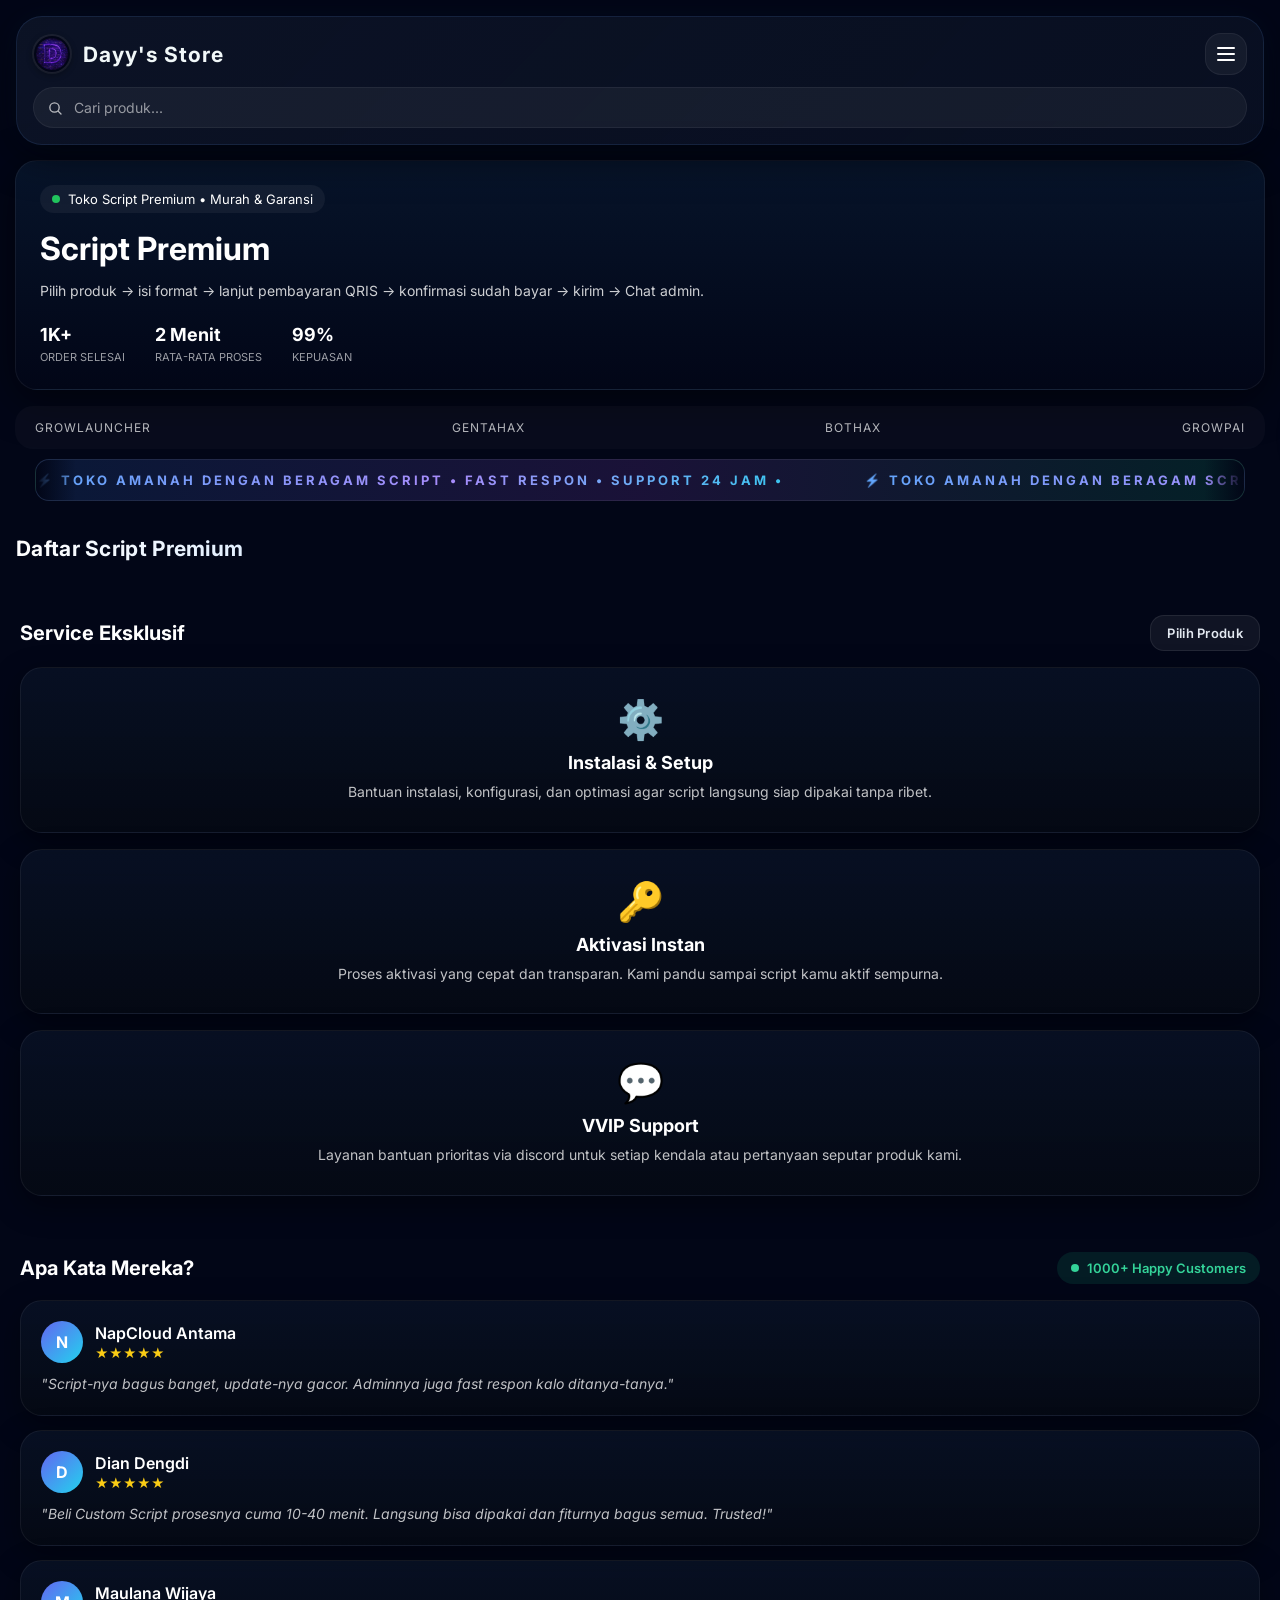
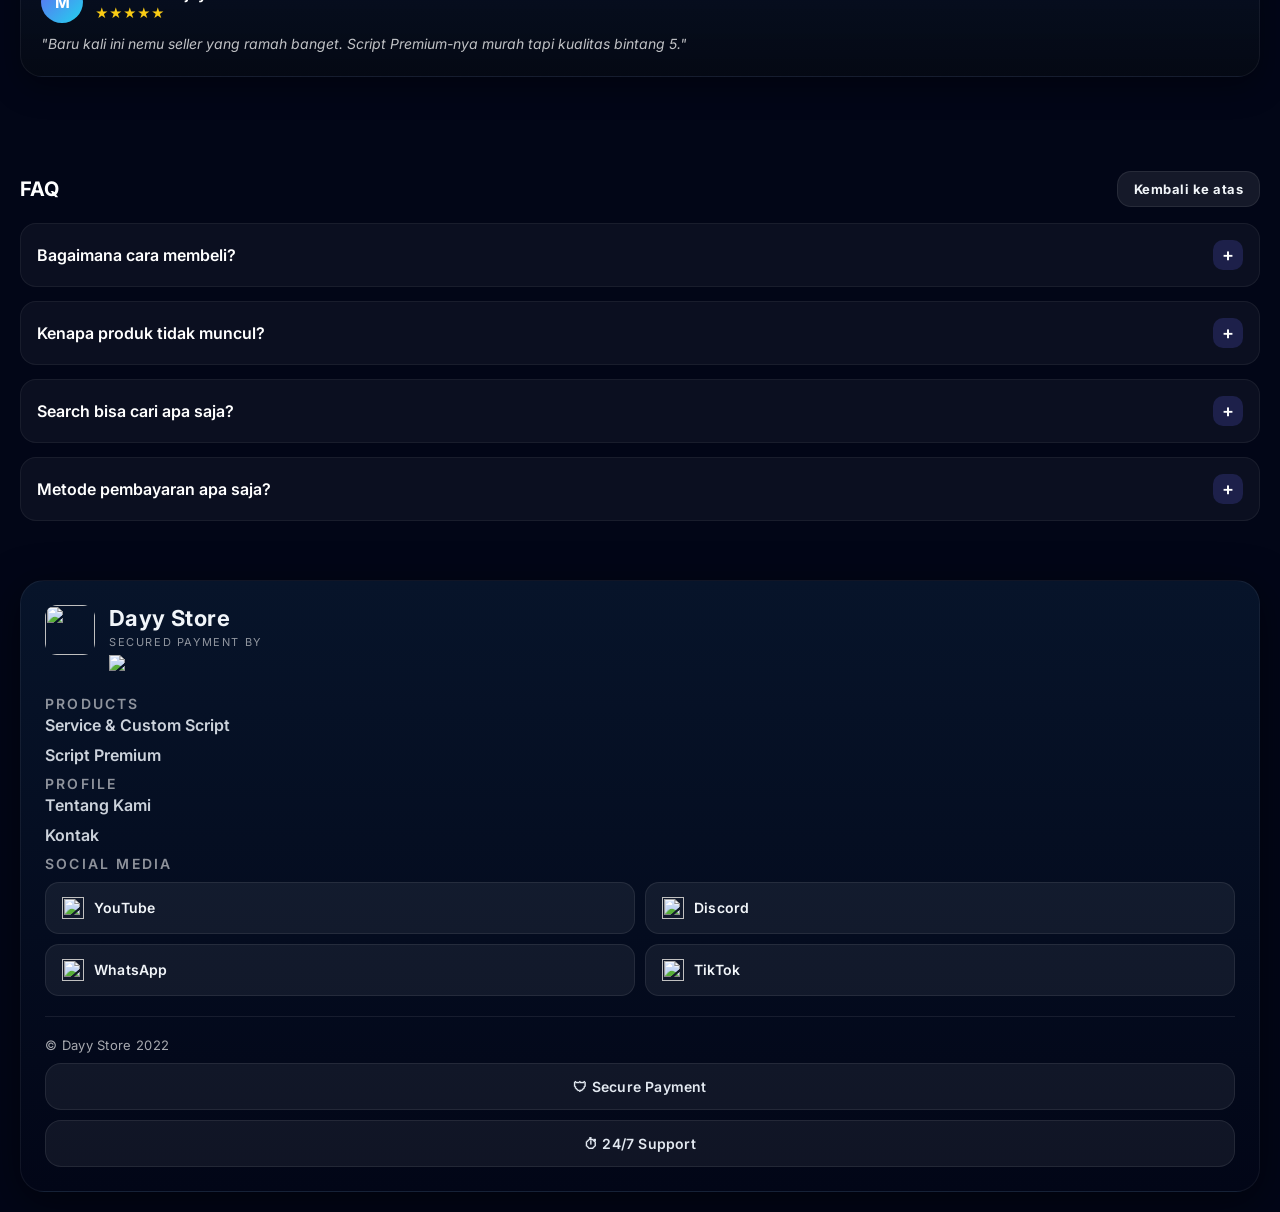
==== commit 18499ba6: "Update image sources and links in index.html" ====
--- a/index.html
+++ b/index.html
@@ -71,7 +71,7 @@
 <div class="topbar-inner">
 
 <div class="logo-area">
-<img class="logo-img" src="asset/logo.png">
+<img class="logo-img" src="logo.png">
 <span class="logo-text">Dayy's Store</span>
 </div>
 
@@ -643,7 +643,7 @@
 <div class="qris-image">
 
 <img
-src="asset/qris.png"
+src="qris.png"
 class="qris-img">
 
 </div>
@@ -661,7 +661,7 @@
 </button>
 
 <a
-href="https://wa.me/62xxxxxxxx"
+href="https://wa.me/+6282160324941"
 target="_blank"
 class="btn-secondary">
 Tanya stok
@@ -729,7 +729,7 @@
 
 <div class="modal-box qris-zoom-box">
 
-<img src="asset/qris.png" class="qris-full">
+<img src="qris.png" class="qris-full">
 
 </div>
 
@@ -754,4 +754,4 @@
 <script src="ui.js"></script>
 
 </body>
-</html>+</html>
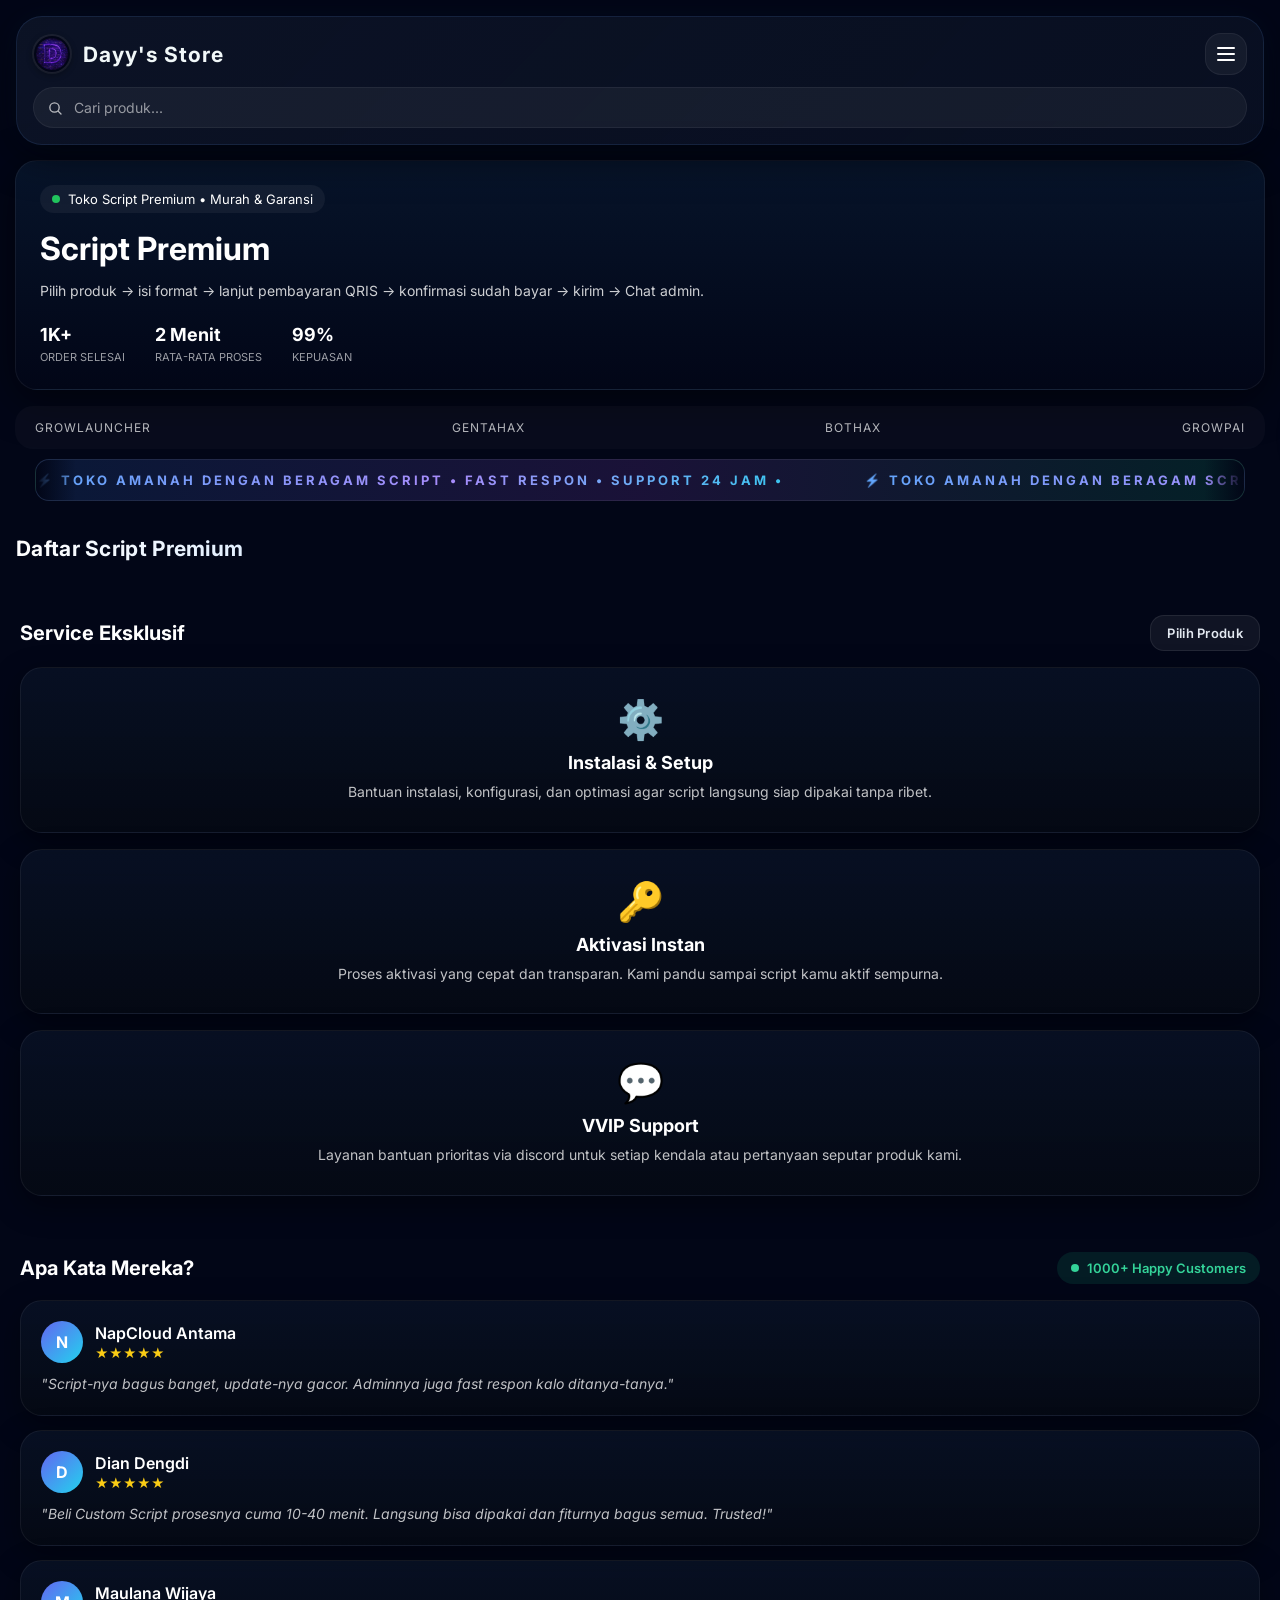
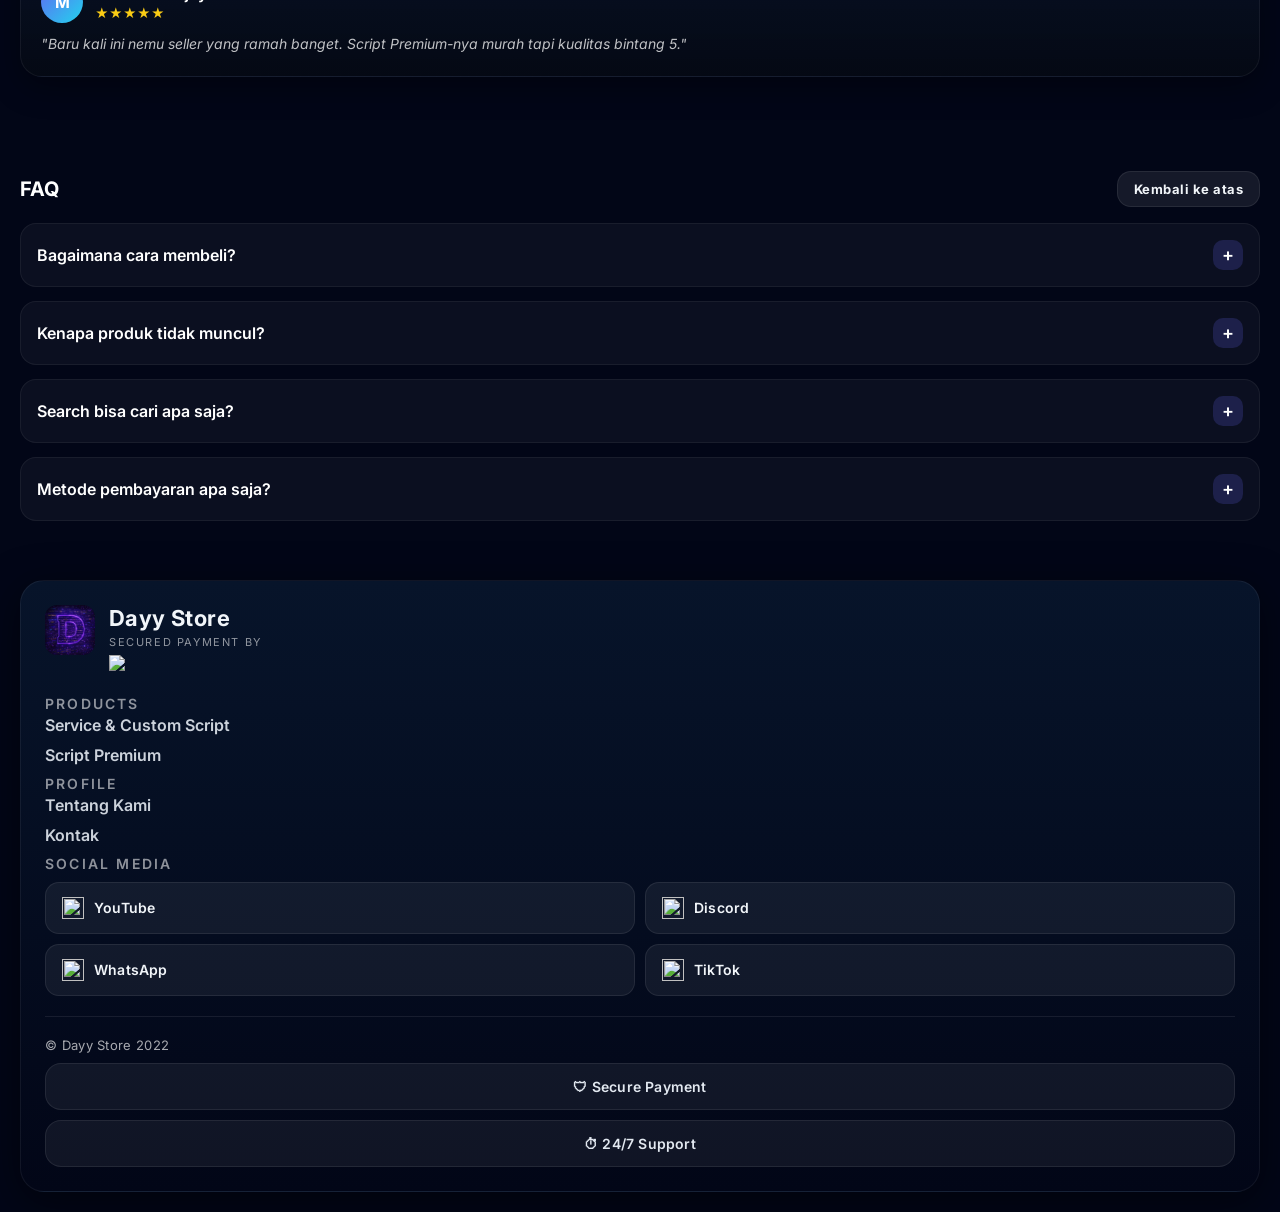
==== commit 97b3024a: "Update footer logo source path" ====
--- a/index.html
+++ b/index.html
@@ -432,7 +432,7 @@
 <!-- HEADER -->
 <div class="footer-header">
 
-<img src="asset/logo.png" class="footer-logo">
+<img src="logo.png" class="footer-logo">
 
 <div>
 <div class="footer-title">Dayy Store</div>
